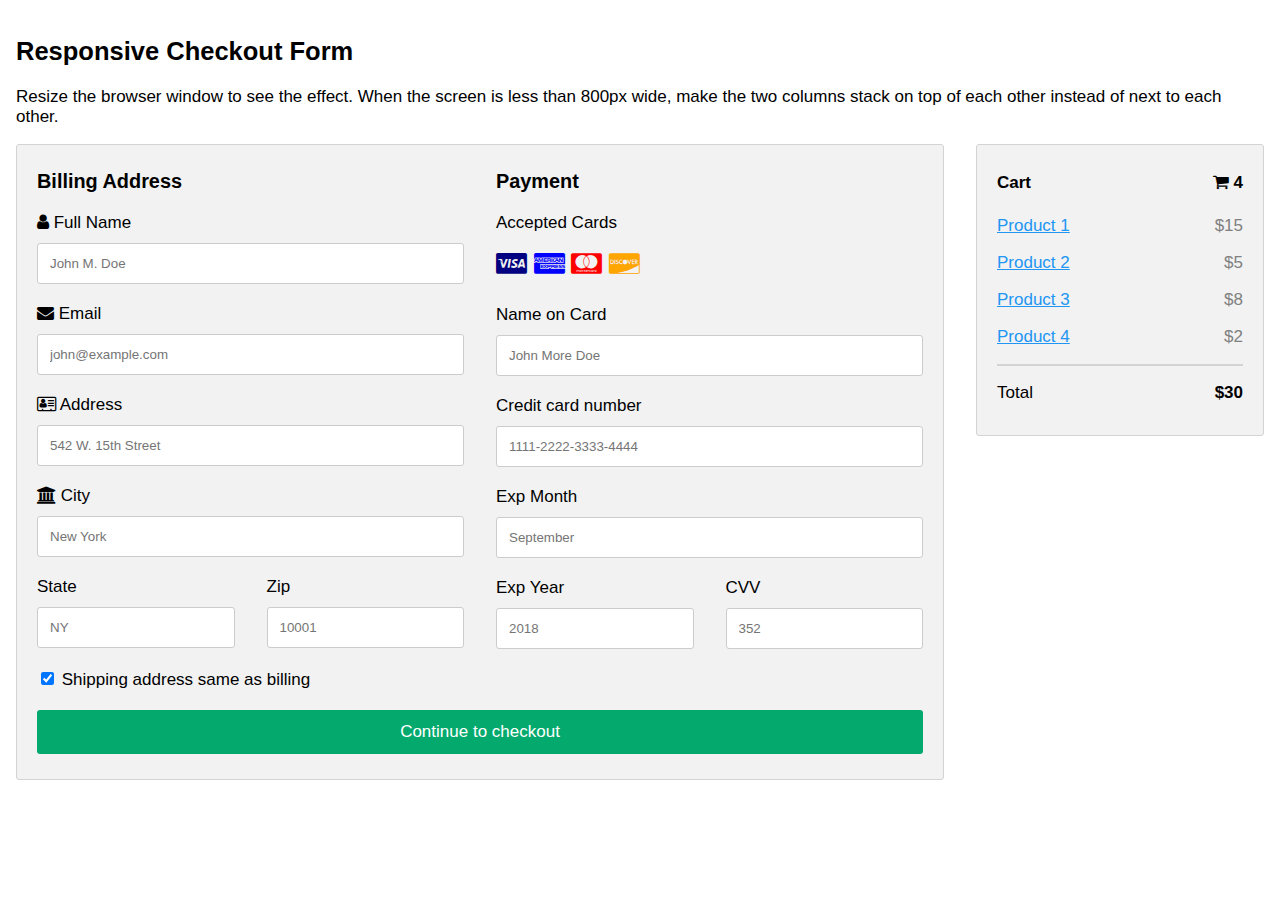
==== index2.html @ 74581d8b "h6" ====
<!DOCTYPE html>
<html>
<head>
<meta name="viewport" content="width=device-width, initial-scale=1">
<link rel="stylesheet" href="https://cdnjs.cloudflare.com/ajax/libs/font-awesome/4.7.0/css/font-awesome.min.css">
<style>
body {
  font-family: Arial;
  font-size: 17px;
  padding: 8px;
}

* {
  box-sizing: border-box;
}

.row {
  display: -ms-flexbox; /* IE10 */
  display: flex;
  -ms-flex-wrap: wrap; /* IE10 */
  flex-wrap: wrap;
  margin: 0 -16px;
}

.col-25 {
  -ms-flex: 25%; /* IE10 */
  flex: 25%;
}

.col-50 {
  -ms-flex: 50%; /* IE10 */
  flex: 50%;
}

.col-75 {
  -ms-flex: 75%; /* IE10 */
  flex: 75%;
}

.col-25,
.col-50,
.col-75 {
  padding: 0 16px;
}

.container {
  background-color: #f2f2f2;
  padding: 5px 20px 15px 20px;
  border: 1px solid lightgrey;
  border-radius: 3px;
}

input[type=text] {
  width: 100%;
  margin-bottom: 20px;
  padding: 12px;
  border: 1px solid #ccc;
  border-radius: 3px;
}

label {
  margin-bottom: 10px;
  display: block;
}

.icon-container {
  margin-bottom: 20px;
  padding: 7px 0;
  font-size: 24px;
}

.btn {
  background-color: #04AA6D;
  color: white;
  padding: 12px;
  margin: 10px 0;
  border: none;
  width: 100%;
  border-radius: 3px;
  cursor: pointer;
  font-size: 17px;
}

.btn:hover {
  background-color: #45a049;
}

a {
  color: #2196F3;
}

hr {
  border: 1px solid lightgrey;
}

span.price {
  float: right;
  color: grey;
}

/* Responsive layout - when the screen is less than 800px wide, make the two columns stack on top of each other instead of next to each other (also change the direction - make the "cart" column go on top) */
@media (max-width: 800px) {
  .row {
    flex-direction: column-reverse;
  }
  .col-25 {
    margin-bottom: 20px;
  }
}
</style>
</head>
<body>

<h2>Responsive Checkout Form</h2>
<p>Resize the browser window to see the effect. When the screen is less than 800px wide, make the two columns stack on top of each other instead of next to each other.</p>
<div class="row">
  <div class="col-75">
    <div class="container">
      <form action="/action_page.php">
      
        <div class="row">
          <div class="col-50">
            <h3>Billing Address</h3>
            <label for="fname"><i class="fa fa-user"></i> Full Name</label>
            <input type="text" id="fname" name="firstname" placeholder="John M. Doe">
            <label for="email"><i class="fa fa-envelope"></i> Email</label>
            <input type="text" id="email" name="email" placeholder="john@example.com">
            <label for="adr"><i class="fa fa-address-card-o"></i> Address</label>
            <input type="text" id="adr" name="address" placeholder="542 W. 15th Street">
            <label for="city"><i class="fa fa-institution"></i> City</label>
            <input type="text" id="city" name="city" placeholder="New York">

            <div class="row">
              <div class="col-50">
                <label for="state">State</label>
                <input type="text" id="state" name="state" placeholder="NY">
              </div>
              <div class="col-50">
                <label for="zip">Zip</label>
                <input type="text" id="zip" name="zip" placeholder="10001">
              </div>
            </div>
          </div>

          <div class="col-50">
            <h3>Payment</h3>
            <label for="fname">Accepted Cards</label>
            <div class="icon-container">
              <i class="fa fa-cc-visa" style="color:navy;"></i>
              <i class="fa fa-cc-amex" style="color:blue;"></i>
              <i class="fa fa-cc-mastercard" style="color:red;"></i>
              <i class="fa fa-cc-discover" style="color:orange;"></i>
            </div>
            <label for="cname">Name on Card</label>
            <input type="text" id="cname" name="cardname" placeholder="John More Doe">
            <label for="ccnum">Credit card number</label>
            <input type="text" id="ccnum" name="cardnumber" placeholder="1111-2222-3333-4444">
            <label for="expmonth">Exp Month</label>
            <input type="text" id="expmonth" name="expmonth" placeholder="September">
            <div class="row">
              <div class="col-50">
                <label for="expyear">Exp Year</label>
                <input type="text" id="expyear" name="expyear" placeholder="2018">
              </div>
              <div class="col-50">
                <label for="cvv">CVV</label>
                <input type="text" id="cvv" name="cvv" placeholder="352">
              </div>
            </div>
          </div>
          
        </div>
        <label>
          <input type="checkbox" checked="checked" name="sameadr"> Shipping address same as billing
        </label>
        <input type="submit" value="Continue to checkout" class="btn">
      </form>
    </div>
  </div>
  <div class="col-25">
    <div class="container">
      <h4>Cart <span class="price" style="color:black"><i class="fa fa-shopping-cart"></i> <b>4</b></span></h4>
      <p><a href="#">Product 1</a> <span class="price">$15</span></p>
      <p><a href="#">Product 2</a> <span class="price">$5</span></p>
      <p><a href="#">Product 3</a> <span class="price">$8</span></p>
      <p><a href="#">Product 4</a> <span class="price">$2</span></p>
      <hr>
      <p>Total <span class="price" style="color:black"><b>$30</b></span></p>
    </div>
  </div>
</div>

</body>
</html>
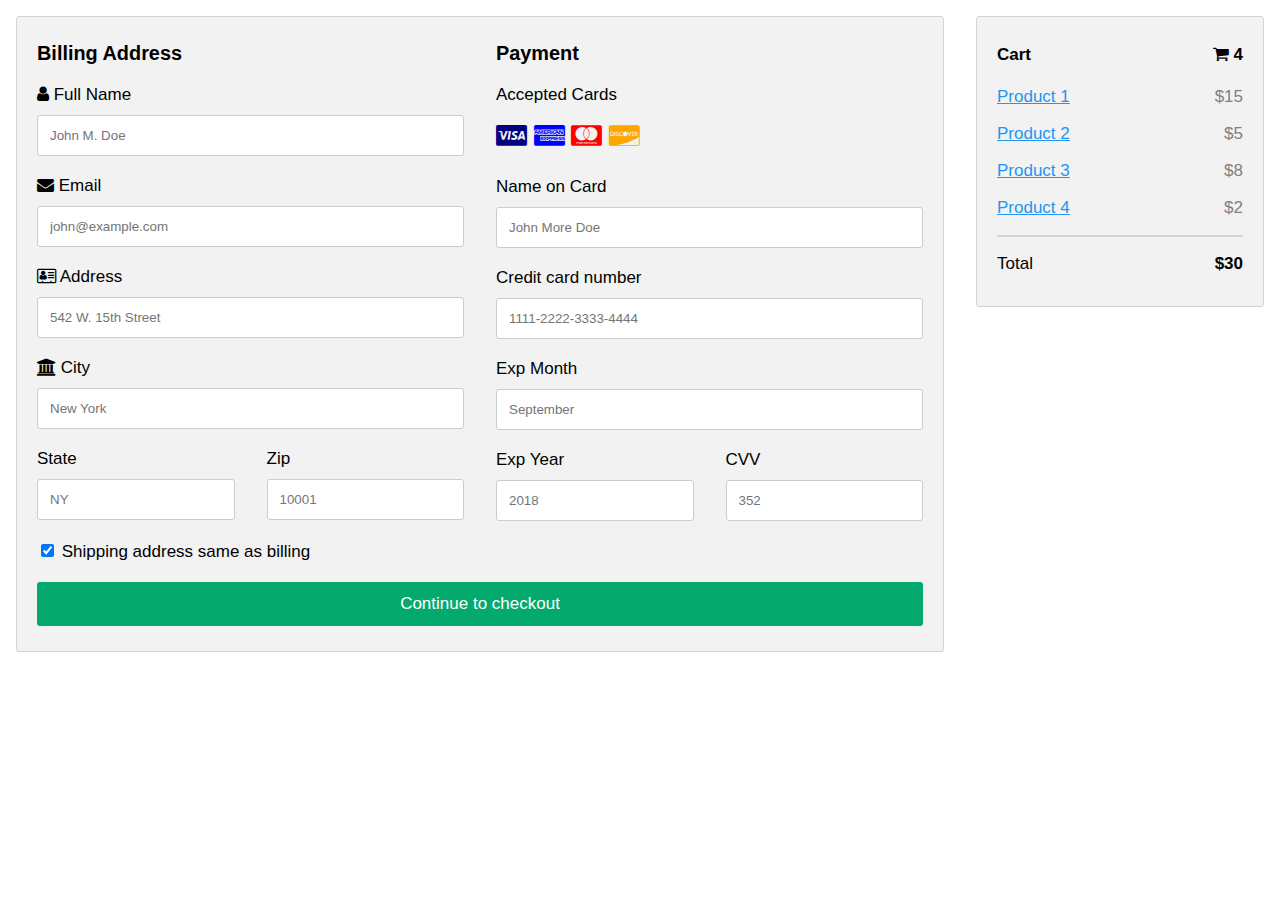
==== commit e61bbc19: "snwjnjwns" ====
--- a/index2.html
+++ b/index2.html
@@ -111,8 +111,7 @@
 </head>
 <body>
 
-<h2>Responsive Checkout Form</h2>
-<p>Resize the browser window to see the effect. When the screen is less than 800px wide, make the two columns stack on top of each other instead of next to each other.</p>
+
 <div class="row">
   <div class="col-75">
     <div class="container">
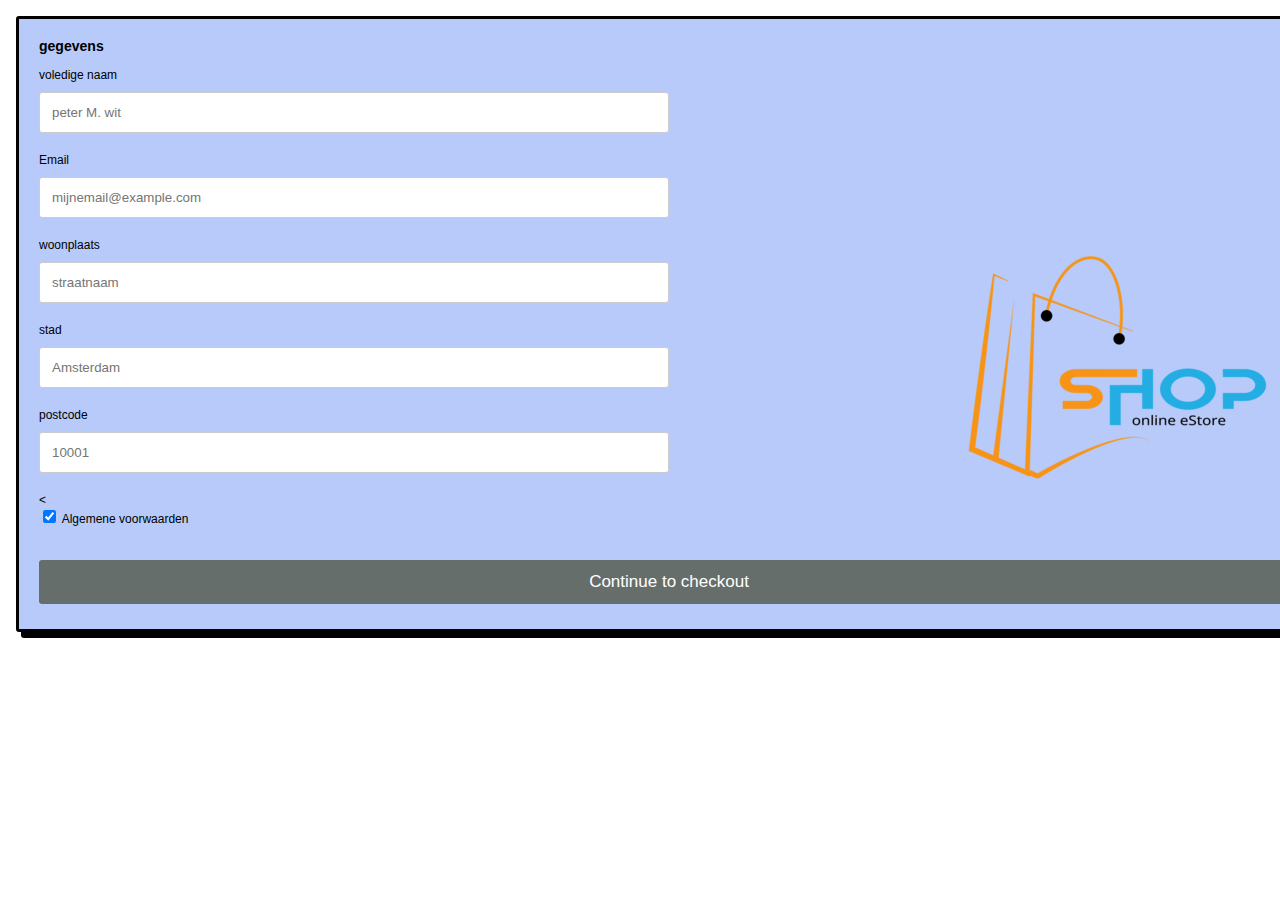
==== commit 2842fbfa: "index2" ====
--- a/index2.html
+++ b/index2.html
@@ -1,193 +1,51 @@
 <!DOCTYPE html>
 <html>
+
 <head>
-<meta name="viewport" content="width=device-width, initial-scale=1">
-<link rel="stylesheet" href="https://cdnjs.cloudflare.com/ajax/libs/font-awesome/4.7.0/css/font-awesome.min.css">
-<style>
-body {
-  font-family: Arial;
-  font-size: 17px;
-  padding: 8px;
-}
+  <meta name="viewport" content="width=device-width, initial-scale=1">
+  <link rel="stylesheet" href="assets/css/style2.css">
+  <style>
 
-* {
-  box-sizing: border-box;
-}
+  </style>
+</head>
 
-.row {
-  display: -ms-flexbox; /* IE10 */
-  display: flex;
-  -ms-flex-wrap: wrap; /* IE10 */
-  flex-wrap: wrap;
-  margin: 0 -16px;
-}
+<body>
+  <div class="row">
+    <div class="col-75">
+      <div class="container">
+        <form action="/action_page.php">
 
-.col-25 {
-  -ms-flex: 25%; /* IE10 */
-  flex: 25%;
-}
-
-.col-50 {
-  -ms-flex: 50%; /* IE10 */
-  flex: 50%;
-}
-
-.col-75 {
-  -ms-flex: 75%; /* IE10 */
-  flex: 75%;
-}
-
-.col-25,
-.col-50,
-.col-75 {
-  padding: 0 16px;
-}
-
-.container {
-  background-color: #f2f2f2;
-  padding: 5px 20px 15px 20px;
-  border: 1px solid lightgrey;
-  border-radius: 3px;
-}
-
-input[type=text] {
-  width: 100%;
-  margin-bottom: 20px;
-  padding: 12px;
-  border: 1px solid #ccc;
-  border-radius: 3px;
-}
-
-label {
-  margin-bottom: 10px;
-  display: block;
-}
-
-.icon-container {
-  margin-bottom: 20px;
-  padding: 7px 0;
-  font-size: 24px;
-}
-
-.btn {
-  background-color: #04AA6D;
-  color: white;
-  padding: 12px;
-  margin: 10px 0;
-  border: none;
-  width: 100%;
-  border-radius: 3px;
-  cursor: pointer;
-  font-size: 17px;
-}
-
-.btn:hover {
-  background-color: #45a049;
-}
-
-a {
-  color: #2196F3;
-}
-
-hr {
-  border: 1px solid lightgrey;
-}
-
-span.price {
-  float: right;
-  color: grey;
-}
-
-/* Responsive layout - when the screen is less than 800px wide, make the two columns stack on top of each other instead of next to each other (also change the direction - make the "cart" column go on top) */
-@media (max-width: 800px) {
-  .row {
-    flex-direction: column-reverse;
-  }
-  .col-25 {
-    margin-bottom: 20px;
-  }
-}
-</style>
-</head>
-<body>
+          <div class="row">
+            <div class="col-50">
+              <h3>gegevens</h3>
+              <label for="fname"><i class="fa fa-user"></i> voledige naam</label>
+              <input type="text" id="fname" name="firstname" placeholder="peter M. wit">
+              <label for="email"><i class="fa fa-envelope"></i> Email</label>
+              <input type="text" id="email" name="email" placeholder="mijnemail@example.com">
+              <label for="adr"><i class="fa fa-address-card-o"></i> woonplaats</label>
+              <input type="text" id="adr" name="address" placeholder="straatnaam">
+              <label for="city"><i class="fa fa-institution"></i> stad</label>
+              <input type="text" id="city" name="city" placeholder="Amsterdam">
+                  <label for="zip">postcode</label>
+                  <input type="text" id="zip" name="zip" placeholder="10001">
+            </div>
 
 
-<div class="row">
-  <div class="col-75">
-    <div class="container">
-      <form action="/action_page.php">
-      
-        <div class="row">
-          <div class="col-50">
-            <h3>Billing Address</h3>
-            <label for="fname"><i class="fa fa-user"></i> Full Name</label>
-            <input type="text" id="fname" name="firstname" placeholder="John M. Doe">
-            <label for="email"><i class="fa fa-envelope"></i> Email</label>
-            <input type="text" id="email" name="email" placeholder="john@example.com">
-            <label for="adr"><i class="fa fa-address-card-o"></i> Address</label>
-            <input type="text" id="adr" name="address" placeholder="542 W. 15th Street">
-            <label for="city"><i class="fa fa-institution"></i> City</label>
-            <input type="text" id="city" name="city" placeholder="New York">
 
-            <div class="row">
-              <div class="col-50">
-                <label for="state">State</label>
-                <input type="text" id="state" name="state" placeholder="NY">
-              </div>
-              <div class="col-50">
-                <label for="zip">Zip</label>
-                <input type="text" id="zip" name="zip" placeholder="10001">
-              </div>
-            </div>
           </div>
+          < 
+          <label>
+            <input type="checkbox" checked="checked" name="sameadr"> Algemene voorwaarden
+          </label>
+          <img src="assets/img/pngtree-online-shopping-logo-desing-png-image_6540923 - kopie.png" class="grootlogo"> 
+          <input type="submit" value="Continue to checkout" class="btn">
+        </form>
+        
+      </div>
+    </div>
 
-          <div class="col-50">
-            <h3>Payment</h3>
-            <label for="fname">Accepted Cards</label>
-            <div class="icon-container">
-              <i class="fa fa-cc-visa" style="color:navy;"></i>
-              <i class="fa fa-cc-amex" style="color:blue;"></i>
-              <i class="fa fa-cc-mastercard" style="color:red;"></i>
-              <i class="fa fa-cc-discover" style="color:orange;"></i>
-            </div>
-            <label for="cname">Name on Card</label>
-            <input type="text" id="cname" name="cardname" placeholder="John More Doe">
-            <label for="ccnum">Credit card number</label>
-            <input type="text" id="ccnum" name="cardnumber" placeholder="1111-2222-3333-4444">
-            <label for="expmonth">Exp Month</label>
-            <input type="text" id="expmonth" name="expmonth" placeholder="September">
-            <div class="row">
-              <div class="col-50">
-                <label for="expyear">Exp Year</label>
-                <input type="text" id="expyear" name="expyear" placeholder="2018">
-              </div>
-              <div class="col-50">
-                <label for="cvv">CVV</label>
-                <input type="text" id="cvv" name="cvv" placeholder="352">
-              </div>
-            </div>
-          </div>
-          
-        </div>
-        <label>
-          <input type="checkbox" checked="checked" name="sameadr"> Shipping address same as billing
-        </label>
-        <input type="submit" value="Continue to checkout" class="btn">
-      </form>
-    </div>
   </div>
-  <div class="col-25">
-    <div class="container">
-      <h4>Cart <span class="price" style="color:black"><i class="fa fa-shopping-cart"></i> <b>4</b></span></h4>
-      <p><a href="#">Product 1</a> <span class="price">$15</span></p>
-      <p><a href="#">Product 2</a> <span class="price">$5</span></p>
-      <p><a href="#">Product 3</a> <span class="price">$8</span></p>
-      <p><a href="#">Product 4</a> <span class="price">$2</span></p>
-      <hr>
-      <p>Total <span class="price" style="color:black"><b>$30</b></span></p>
-    </div>
-  </div>
-</div>
 
 </body>
+
 </html>--- a/assets/css/style2.css
+++ b/assets/css/style2.css
@@ -0,0 +1,112 @@
+body {
+    font-family: Arial;
+    font-size: 12px;
+    padding: 8px;
+  }
+  
+  * {
+    box-sizing: border-box;
+  }
+  
+  .row {
+    display: -ms-flexbox; 
+    display: flex;
+    -ms-flex-wrap: wrap; 
+    flex-wrap: wrap;
+    margin: 0 -16px;
+  }
+  
+  .col-25 {
+    -ms-flex: 25%; 
+    flex: 25%;
+  }
+  
+  .col-50 {
+    -ms-flex: 50%; 
+    flex: 50%;
+  }
+  
+  .col-75 {
+    -ms-flex: 75%; 
+    flex: 75%;
+  }
+  
+  .col-25,
+  .col-50,
+  .col-75 {
+    padding: 0 16px;
+  }
+  
+  .container {
+    background-color: #b7caf9;
+    padding: 5px 20px 15px 20px;
+    border: 3px solid rgb(0, 0, 0);
+    border-radius: 3px;
+    box-shadow: 5px 6px rgb(0, 0, 0);
+  }
+  
+  input[type=text] {
+    width: 50%;
+    margin-bottom: 20px;
+    padding: 12px;
+    border: 1px solid #ccc;
+    border-radius: 3px;
+  }
+  
+  label {
+    margin-bottom: 10px;
+    display: block;
+  }
+  
+  .icon-container {
+    margin-bottom: 20px;
+    padding: 7px 0;
+    font-size: 24px;
+  }
+  
+  .btn {
+    background-color: #666e6b;
+    color: white;
+    padding: 12px;
+    margin: 10px 0;
+    border: none;
+    width: 100%;
+    border-radius: 3px;
+    cursor: pointer;
+    font-size: 17px;
+  }
+  
+  .btn:hover {
+    background-color: #d0d4d0;
+  }
+  
+  a {
+    color: #2196F3;
+  }
+  
+  hr {
+    border: 1px solid lightgrey;
+  }
+  
+  span.price {
+    float: right;
+    color: grey;
+  }
+  
+  
+  @media (max-width: 800px) {
+    .row {
+      flex-direction: column-reverse;
+    }
+    .col-25 {
+      margin-bottom: 20px;
+    }
+  }
+
+  .grootlogo{
+
+
+margin-left: 900px;
+margin-top: -680px;
+
+  }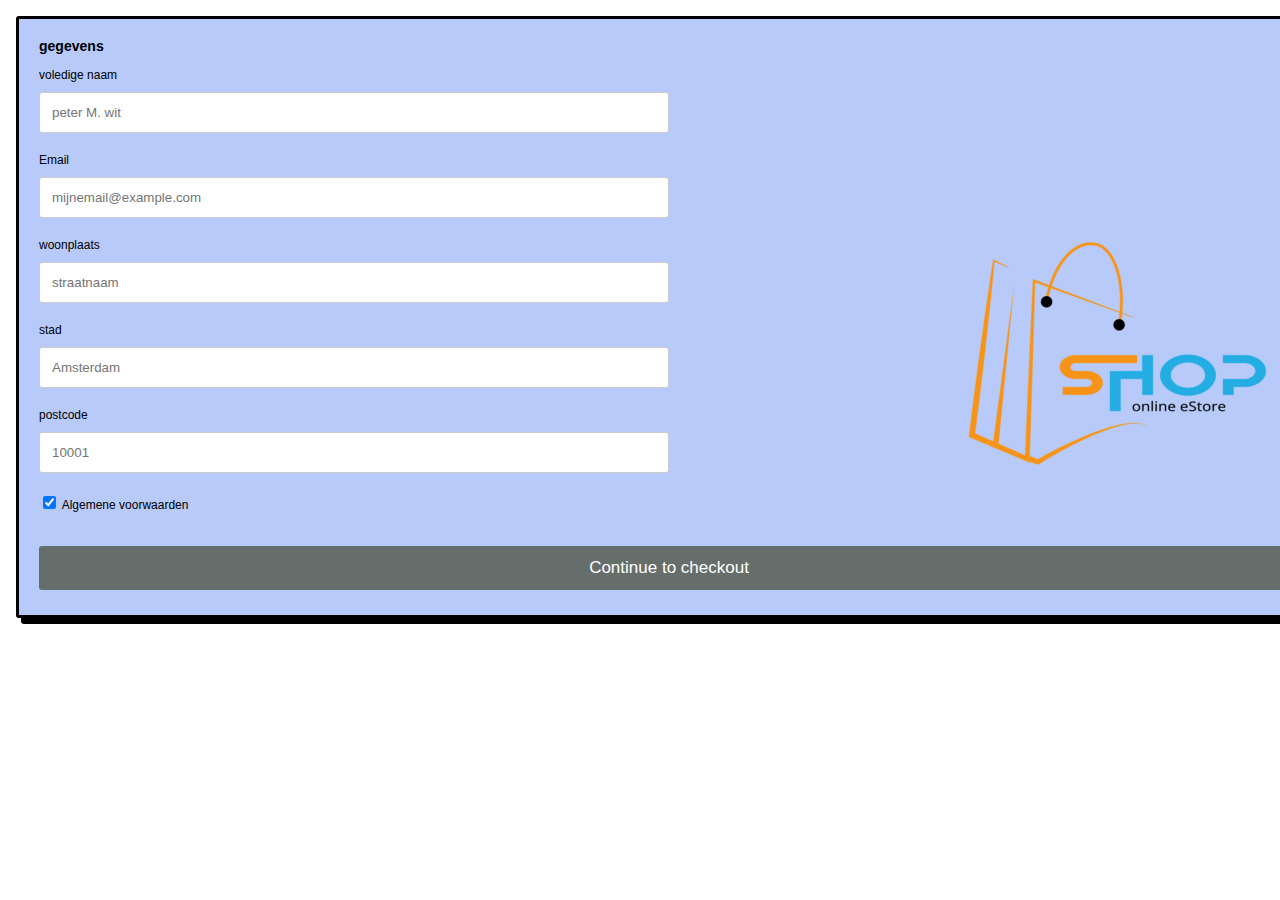
==== commit be27c552: "h9" ====
--- a/index2.html
+++ b/index2.html
@@ -10,6 +10,8 @@
 </head>
 
 <body>
+
+  <main>
   <div class="row">
     <div class="col-75">
       <div class="container">
@@ -33,7 +35,7 @@
 
 
           </div>
-          < 
+           
           <label>
             <input type="checkbox" checked="checked" name="sameadr"> Algemene voorwaarden
           </label>
@@ -45,7 +47,7 @@
     </div>
 
   </div>
-
+</main>
 </body>
 
 </html>